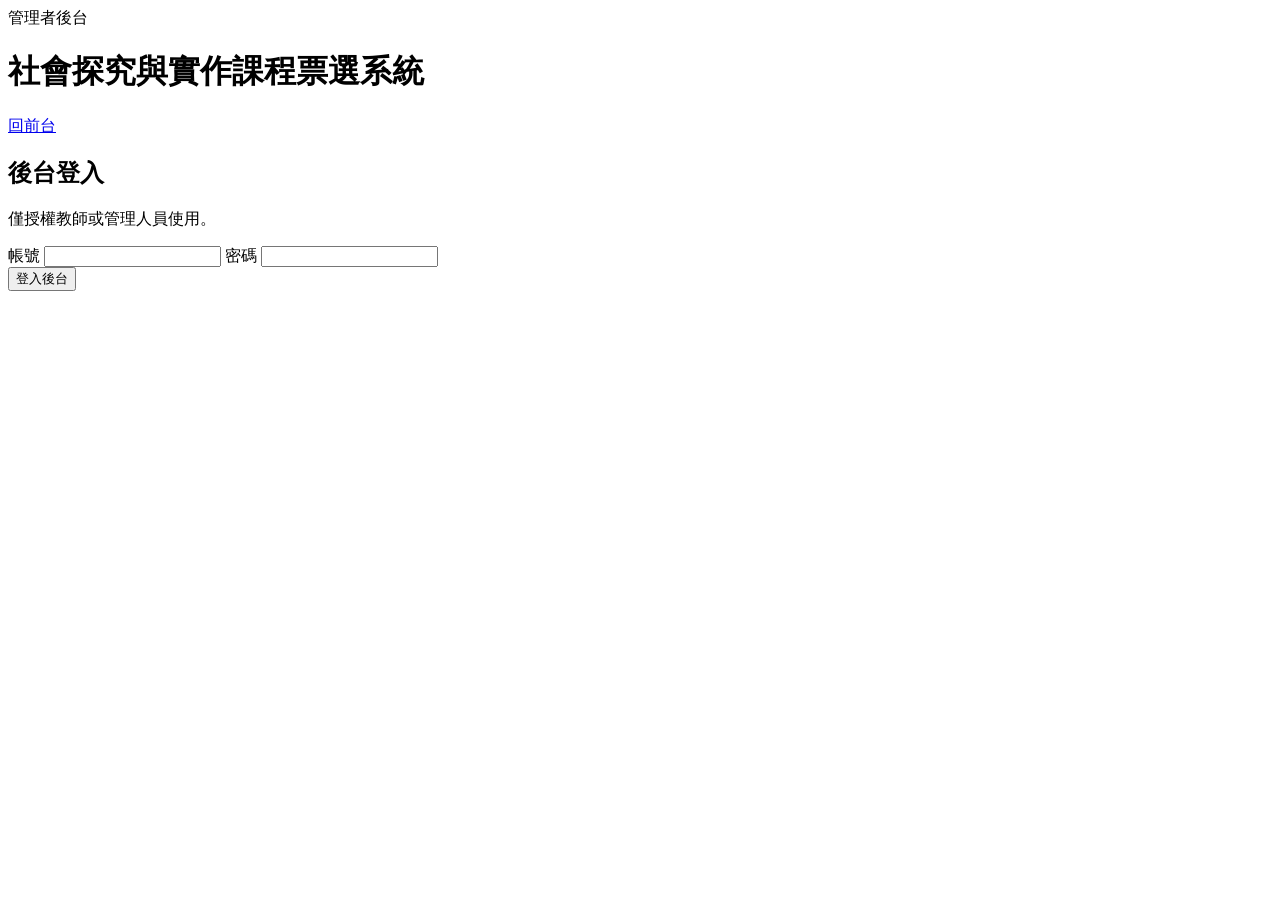
==== admin.html @ e689493c "Add voting system: admin.html" ====
<!DOCTYPE html>
<html lang="zh-Hant">
<head>
  <meta charset="UTF-8">
  <meta name="viewport" content="width=device-width, initial-scale=1.0">
  <title>票選系統後台｜大灣高中</title>
  <link rel="stylesheet" href="styles.css">
</head>
<body class="admin-body">
  <header class="hero compact">
    <div class="wrap hero-inner">
      <div>
        <span class="eyebrow">管理者後台</span>
        <h1>社會探究與實作課程票選系統</h1>
      </div>
      <a class="admin-link" href="index.html">回前台</a>
    </div>
  </header>

  <main class="wrap admin-main">
    <section id="loginCard" class="card login-card">
      <h2>後台登入</h2>
      <p class="muted">僅授權教師或管理人員使用。</p>
      <div class="form-grid">
        <label class="span-2">
          <span>帳號</span>
          <input id="adminUser" autocomplete="username">
        </label>
        <label class="span-2">
          <span>密碼</span>
          <input id="adminPass" type="password" autocomplete="current-password">
        </label>
      </div>
      <button id="loginBtn" class="primary full">登入後台</button>
      <div id="loginMessage" class="message" hidden></div>
    </section>

    <section id="adminPanel" hidden>
      <div class="admin-toolbar">
        <div>
          <span class="eyebrow dark">後台管理</span>
          <h2>票選設定與投票紀錄</h2>
        </div>
        <button id="logoutBtn" class="secondary">登出</button>
      </div>

      <div class="admin-grid">
        <section class="card">
          <h3>基本設定</h3>
          <div class="form-grid">
            <label class="span-2">
              <span>票選名稱</span>
              <input id="settingTitle">
            </label>
            <label class="span-2">
              <span>票選說明</span>
              <textarea id="settingDescription" rows="3"></textarea>
            </label>
            <label>
              <span>每人可投票數</span>
              <input id="settingMaxVotes" type="number" min="1" max="99">
            </label>
            <label>
              <span>投票狀態</span>
              <select id="settingOpen">
                <option value="true">開放投票</option>
                <option value="false">關閉投票</option>
              </select>
            </label>
          </div>
          <button id="saveSettings" class="primary">儲存設定</button>
        </section>

        <section class="card">
          <div class="section-head">
            <div>
              <h3>候選同學／作品</h3>
              <p class="muted small">可新增或停用候選項目；歷史投票紀錄會保留。</p>
            </div>
          </div>
          <div class="inline-form">
            <input id="newOptionName" placeholder="候選名稱">
            <input id="newOptionDesc" placeholder="簡短說明（可留白）">
            <button id="addOption" class="primary">新增</button>
          </div>
          <div id="adminOptions" class="admin-option-list"></div>
        </section>
      </div>

      <section class="card">
        <div class="section-head">
          <div>
            <h3>即時結果</h3>
            <p class="muted small">顯示各候選項目目前得票數。</p>
          </div>
          <button id="refreshAdmin" class="secondary">重新整理</button>
        </div>
        <div id="adminResults" class="results-list"></div>
      </section>

      <section class="card">
        <div class="section-head">
          <div>
            <h3>完整投票資料</h3>
            <p class="muted small">僅後台可查看班級、座號、姓名、投票內容與時間。</p>
          </div>
          <button id="exportCsv" class="secondary">匯出 CSV</button>
        </div>
        <div class="table-wrap">
          <table>
            <thead>
              <tr>
                <th>時間</th>
                <th>班級</th>
                <th>座號</th>
                <th>姓名</th>
                <th>投票內容</th>
              </tr>
            </thead>
            <tbody id="votesTable"></tbody>
          </table>
        </div>
      </section>
    </section>
  </main>

  <script src="config.js"></script>
  <script src="admin.js"></script>
</body>
</html>
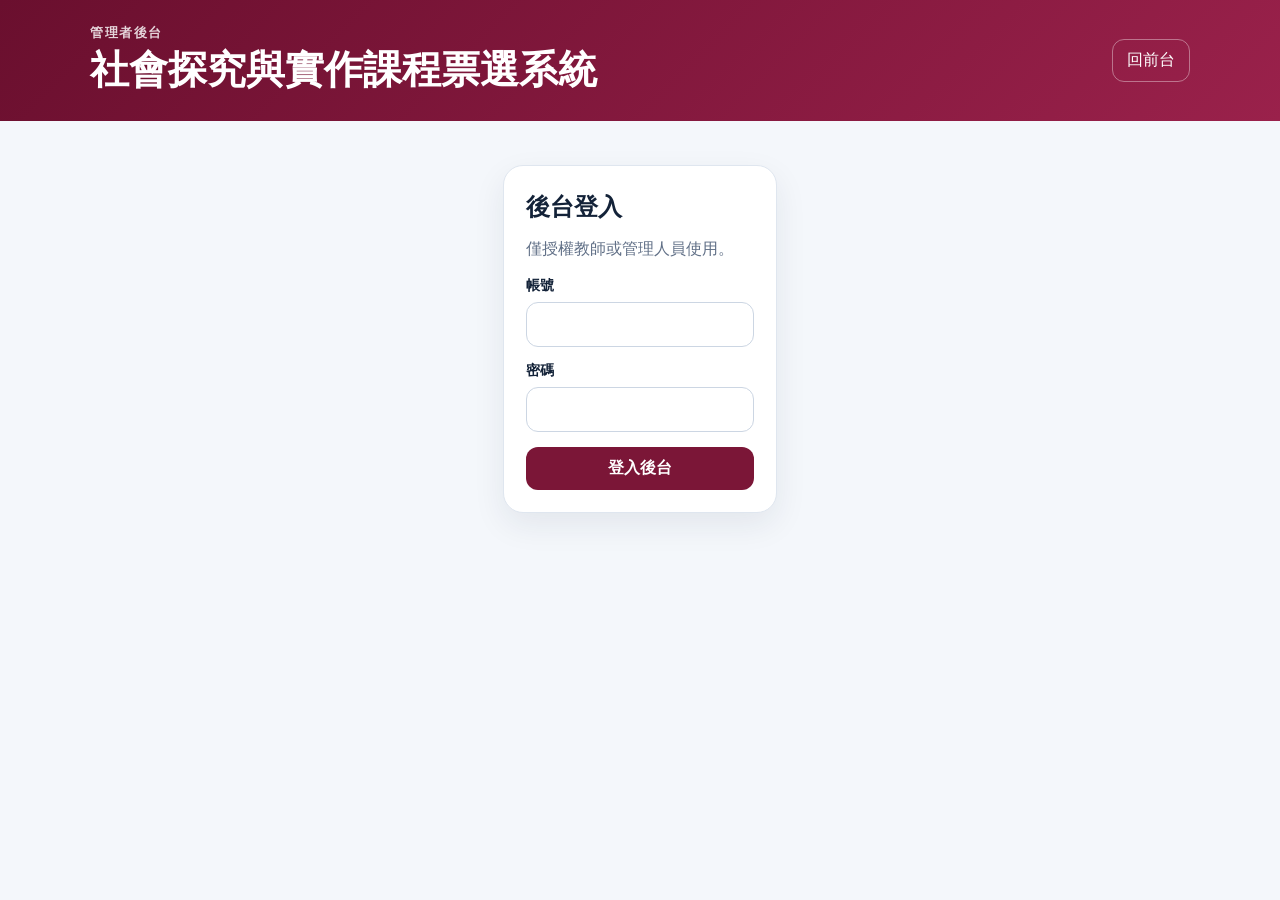
==== commit f6924c6c: "Refresh shared backend configuration cache" ====
--- a/admin.html
+++ b/admin.html
@@ -124,7 +124,7 @@
     </section>
   </main>
 
-  <script src="config.js"></script>
+  <script src="config.js?v=20261007-1255"></script>
   <script src="admin.js"></script>
 </body>
 </html>
--- a/styles.css
+++ b/styles.css
@@ -0,0 +1,82 @@
+:root{
+  --bg:#f4f7fb;--card:#fff;--ink:#132238;--muted:#617087;--line:#dfe6ef;
+  --brand:#7b1637;--brand2:#a62a54;--accent:#e9b949;--success:#167c5a;--danger:#b42318;
+  --shadow:0 12px 32px rgba(21,39,66,.08);--radius:20px
+}
+*{box-sizing:border-box}
+body{margin:0;font-family:"Noto Sans TC","PingFang TC","Microsoft JhengHei",system-ui,sans-serif;background:var(--bg);color:var(--ink)}
+.wrap{width:min(1100px,calc(100% - 28px));margin:auto}
+.hero{background:linear-gradient(135deg,#6a0f2e,#9a214b);color:#fff;padding:30px 0}
+.hero.compact{padding:22px 0}
+.hero-inner{display:flex;align-items:center;justify-content:space-between;gap:20px}
+.eyebrow{font-size:.82rem;font-weight:800;letter-spacing:.12em;opacity:.82}
+.eyebrow.dark{color:var(--brand)}
+h1{font-size:clamp(1.65rem,4vw,2.45rem);margin:.25rem 0 .4rem;line-height:1.2}
+h2,h3{margin:.15rem 0 .55rem}
+.hero p{margin:.25rem 0;opacity:.9}
+.admin-link{color:#fff;text-decoration:none;border:1px solid rgba(255,255,255,.38);padding:10px 14px;border-radius:12px;white-space:nowrap}
+.main-grid,.admin-main{display:grid;gap:18px;padding:24px 0 36px}
+.card{background:var(--card);border:1px solid var(--line);border-radius:var(--radius);box-shadow:var(--shadow);padding:22px}
+.section-head{display:flex;justify-content:space-between;gap:16px;align-items:flex-start;margin-bottom:18px}
+.step{font-size:.72rem;font-weight:900;letter-spacing:.12em;color:var(--brand)}
+.badge{padding:7px 11px;border-radius:999px;background:#eef1f5;color:var(--muted);font-size:.82rem;font-weight:800}
+.badge.open{background:#e6f5ef;color:var(--success)}
+.badge.closed{background:#fff0ef;color:var(--danger)}
+.form-grid{display:grid;grid-template-columns:1fr 1fr;gap:14px}
+.span-2{grid-column:1/-1}
+label span{display:block;font-size:.88rem;font-weight:800;margin-bottom:7px}
+input,textarea,select{width:100%;border:1px solid #ccd6e3;border-radius:12px;padding:12px 13px;font:inherit;background:#fff;color:var(--ink)}
+input:focus,textarea:focus,select:focus{outline:3px solid rgba(123,22,55,.12);border-color:var(--brand)}
+.hint,.muted{color:var(--muted)}
+.hint{font-size:.82rem;margin-bottom:0}
+.small{font-size:.86rem;margin:0}
+.option-grid{display:grid;grid-template-columns:repeat(2,minmax(0,1fr));gap:12px}
+.option-card{border:1px solid var(--line);border-radius:16px;padding:16px;cursor:pointer;transition:.18s;background:#fff;display:flex;gap:12px;align-items:flex-start}
+.option-card:hover{transform:translateY(-1px);border-color:#c4cedb}
+.option-card.selected{border:2px solid var(--brand);background:#fff8fa}
+.option-card input{width:auto;margin-top:4px}
+.option-name{font-weight:900}
+.option-desc{color:var(--muted);font-size:.88rem;margin-top:3px}
+.vote-counter{padding:9px 12px;border-radius:12px;background:#fff5d7;color:#725500;font-weight:800;white-space:nowrap}
+.sticky-submit{margin-top:18px;padding-top:16px;border-top:1px solid var(--line);display:flex;justify-content:space-between;align-items:center;gap:12px}
+button{border:0;border-radius:12px;padding:11px 15px;font:inherit;font-weight:850;cursor:pointer}
+button:disabled{opacity:.45;cursor:not-allowed}
+.primary{background:var(--brand);color:#fff}
+.primary:hover:not(:disabled){background:var(--brand2)}
+.secondary{background:#eef2f6;color:var(--ink)}
+.full{width:100%;margin-top:15px}
+.message{margin-top:14px;padding:12px 14px;border-radius:12px;background:#eef4ff;color:#26466d}
+.message.error{background:#fff0ef;color:var(--danger)}
+.message.success{background:#e8f7f1;color:var(--success)}
+.results-list{display:grid;gap:10px}
+.result-row{display:grid;grid-template-columns:minmax(120px,1fr) 3fr auto;gap:12px;align-items:center}
+.result-name{font-weight:850}
+.bar{height:11px;border-radius:999px;background:#edf1f5;overflow:hidden}
+.bar > span{display:block;height:100%;background:linear-gradient(90deg,var(--brand),#c24a72);border-radius:999px}
+.count{font-variant-numeric:tabular-nums;font-weight:900;min-width:50px;text-align:right}
+footer{text-align:center;color:var(--muted);padding:12px 20px 30px;font-size:.85rem}
+.login-card{max-width:520px;margin:20px auto}
+.admin-toolbar{display:flex;justify-content:space-between;align-items:center;gap:16px}
+.admin-grid{display:grid;grid-template-columns:1fr 1fr;gap:18px}
+.inline-form{display:grid;grid-template-columns:1fr 1fr auto;gap:10px}
+.admin-option-list{display:grid;gap:9px;margin-top:14px}
+.admin-option{display:flex;align-items:center;justify-content:space-between;gap:12px;padding:12px;border:1px solid var(--line);border-radius:12px}
+.admin-option .meta{min-width:0}
+.admin-option .meta strong{display:block}
+.admin-option .meta span{display:block;color:var(--muted);font-size:.84rem;white-space:nowrap;overflow:hidden;text-overflow:ellipsis}
+.danger{background:#fff0ef;color:var(--danger)}
+.table-wrap{overflow:auto}
+table{border-collapse:collapse;width:100%;min-width:760px}
+th,td{text-align:left;padding:11px 10px;border-bottom:1px solid var(--line);font-size:.9rem;vertical-align:top}
+th{background:#f7f9fc;position:sticky;top:0}
+@media(max-width:760px){
+  .hero-inner,.section-head,.admin-toolbar,.sticky-submit{align-items:stretch;flex-direction:column}
+  .admin-link{align-self:flex-start}
+  .form-grid,.option-grid,.admin-grid,.inline-form{grid-template-columns:1fr}
+  .span-2{grid-column:auto}
+  .result-row{grid-template-columns:1fr auto}
+  .bar{grid-column:1/-1;grid-row:2}
+  .card{padding:18px}
+  .sticky-submit{position:sticky;bottom:0;background:#fff;padding:14px 0 2px;z-index:5}
+  .sticky-submit .primary{width:100%}
+}
